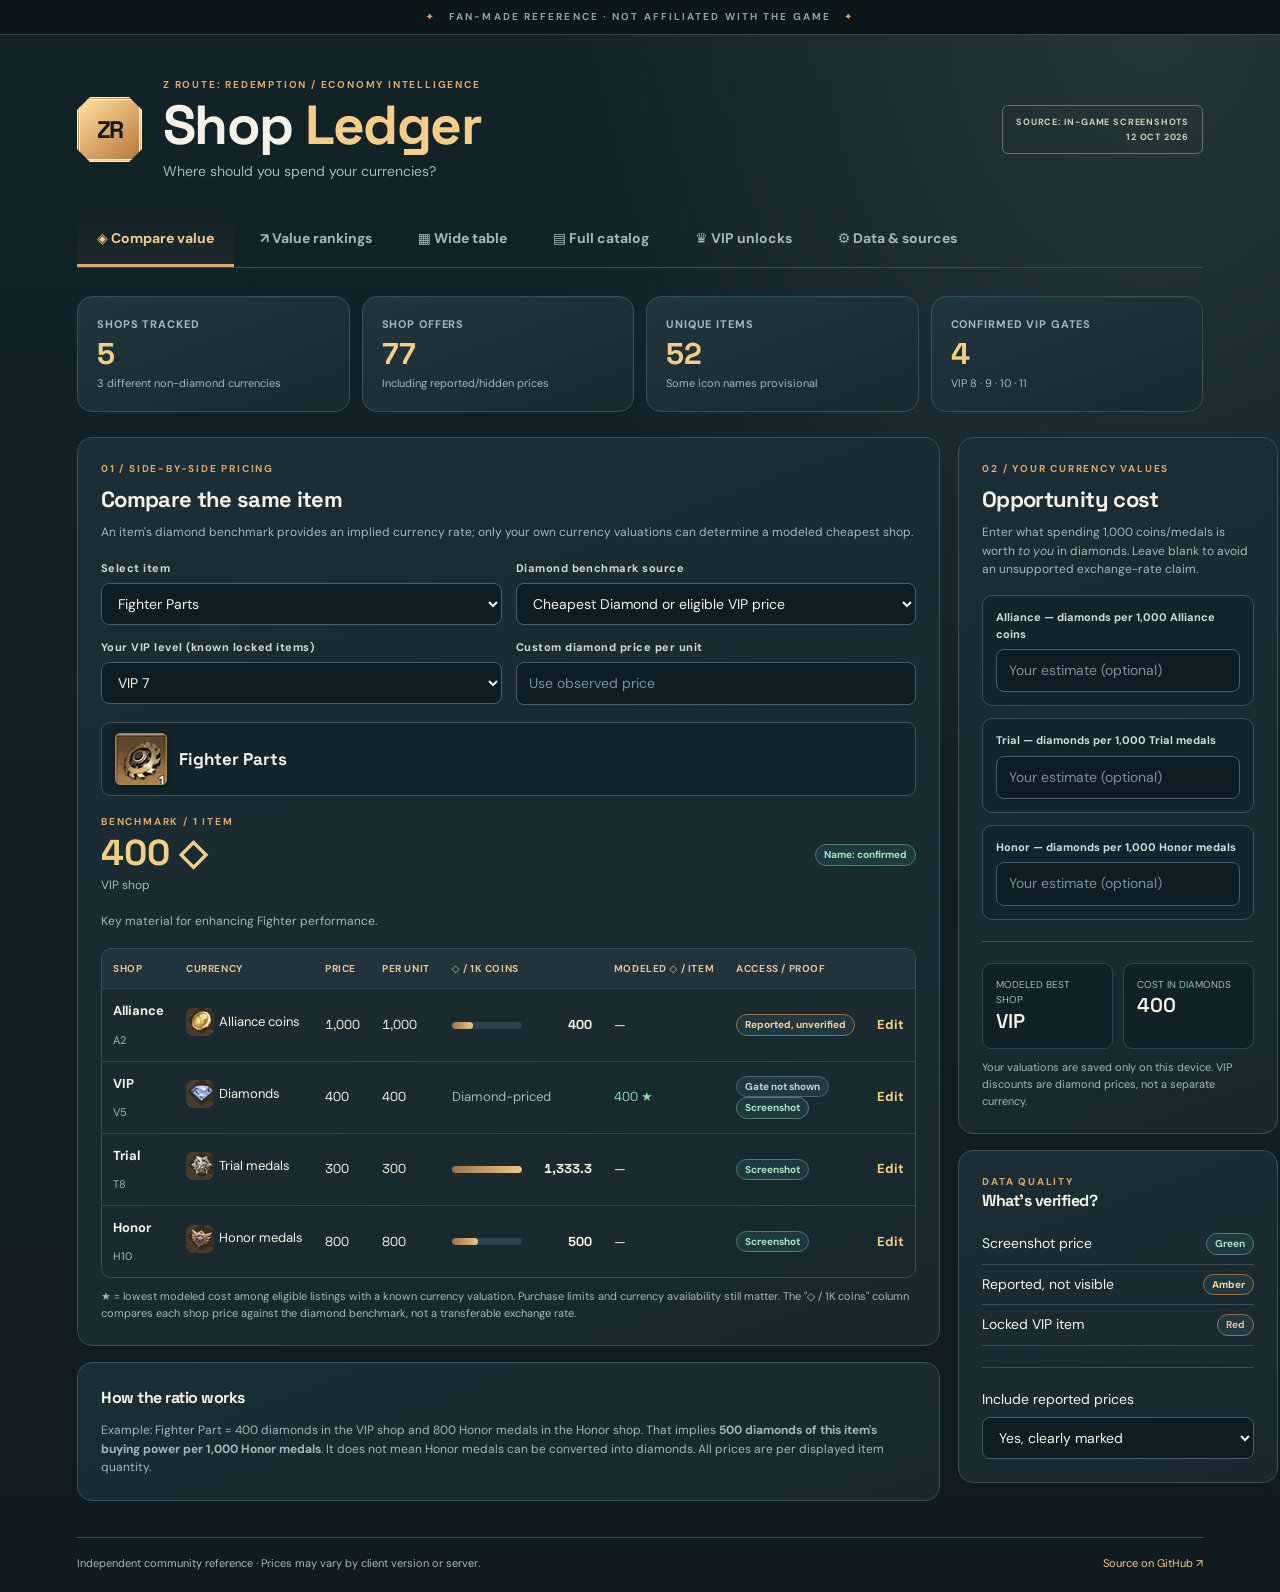
==== index.html @ c6abc94a "Identify app container for full-width wide table layout" ====
<!doctype html>
<html lang="en">
<head>
  <meta charset="utf-8">
  <meta name="viewport" content="width=device-width, initial-scale=1">
  <meta name="theme-color" content="#122129">
  <meta name="description" content="Z Route: Redemption shop comparison: price, diamond value, VIP unlocks, and editable currency ratios.">
  <title>ZR Shop Ledger — Z Route: Redemption</title>
  <link rel="stylesheet" href="assets/style.css">
  <script src="data/shop-data.js" defer></script>
  <script src="assets/app.js" defer></script>
</head>
<body>
  <div class="topline"><span class="line-star">✦</span> FAN-MADE REFERENCE · NOT AFFILIATED WITH THE GAME <span class="line-star">✦</span></div>
  <div class="container" id="app-container">
    <header class="masthead">
      <div class="brand-icon" aria-hidden="true">ZR</div>
      <div class="brand-copy"><p class="eyebrow">Z ROUTE: REDEMPTION / ECONOMY INTELLIGENCE</p><h1>Shop <em>Ledger</em></h1><p class="subtitle">Where should you spend your currencies?</p></div>
      <span class="sourced-pill">SOURCE: IN-GAME SCREENSHOTS<br>12 OCT 2026</span>
    </header>
    <nav class="tabs" aria-label="App sections">
      <button data-tab="compare" class="active">◈ Compare value</button>
      <button data-tab="rankings">↗ Value rankings</button>
      <button data-tab="wide">▦ Wide table</button>
      <button data-tab="catalog">▤ Full catalog</button>
      <button data-tab="vip">♛ VIP unlocks</button>
      <button data-tab="data">⚙ Data &amp; sources</button>
    </nav>
    <main>
      <section id="overview" class="stat-grid" aria-label="Shop data summary"></section>
      <div id="workspace" aria-live="polite"></div>
    </main>
    <footer><span>Independent community reference · Prices may vary by client version or server.</span><a href="https://github.com/8shanrahan2/Z-Route-Redemption-Analysis" target="_blank" rel="noopener">Source on GitHub ↗</a></footer>
  </div>
</body>
</html>
---- assets/style.css ----
@import url('https://fonts.googleapis.com/css2?family=DM+Sans:wght@400;500;600;700&family=Space+Grotesk:wght@400;500;600;700&display=swap');
:root{--bg:#101e24;--panel:#192a31;--panel2:#20353d;--edge:#385058;--text:#f4f2e8;--muted:#a6b7bb;--copper:#dca86b;--gold:#f5cd87;--blue:#95c8d8;--green:#8dd5ae;--red:#e89d89;--radius:15px;--font:'DM Sans',system-ui,sans-serif}
*{box-sizing:border-box}
html{color-scheme:dark;scroll-behavior:smooth}
body{margin:0;background:radial-gradient(ellipse at 90% 0%,#26373b 0%,transparent 38%),linear-gradient(180deg,#12232a 0%,#101b21 100%);color:var(--text);font:14px/1.55 var(--font);min-height:100vh}
button,input,select{font:inherit}
button{cursor:pointer}
button:focus-visible,a:focus-visible,input:focus-visible,select:focus-visible{outline:2px solid var(--gold);outline-offset:3px}
a{color:var(--gold)}
.topline{background:#0b171b;border-bottom:1px solid #344347;color:#8ba3a8;text-align:center;padding:9px;letter-spacing:.21em;font-size:10px;font-weight:700}
.line-star{color:var(--copper);padding:0 9px}
.container{max-width:1180px;margin:auto;padding:0 27px}
.masthead{display:flex;align-items:center;gap:21px;padding:42px 0 30px}
.brand-icon{flex:none;display:grid;place-items:center;font-family:'Space Grotesk',sans-serif;font-weight:700;font-size:24px;letter-spacing:-.09em;width:65px;height:65px;color:#141a1b;background:linear-gradient(140deg,#ffe1a0,#b8763b);border:3px double #fff4c4;box-shadow:0 9px 28px #0005;clip-path:polygon(20% 0,80% 0,100% 20%,100% 80%,80% 100%,20% 100%,0 80%,0 20%)}
.brand-copy{flex:1}
h1,h2,h3,p{margin:0}
h1,h2,h3{font-family:'Space Grotesk',sans-serif;letter-spacing:-.03em}
h1{font-size:clamp(34px,4.6vw,55px);line-height:1.07;margin:4px 0}
h1 em{color:var(--gold);font-style:normal}
.eyebrow,.section-kicker{font-weight:700;letter-spacing:.18em;font-size:10px;color:var(--copper)}
.subtitle{color:var(--muted);font-size:14px;margin-top:6px}
.sourced-pill{border:1px solid #67716a;color:#d4cfb6;padding:9px 13px;text-align:right;font-size:9px;letter-spacing:.09em;font-weight:700;border-radius:6px;line-height:1.6;white-space:nowrap}
.tabs{display:flex;gap:6px;border-bottom:1px solid var(--edge);margin-bottom:28px;overflow:auto}
.tabs button{background:transparent;border:0;border-bottom:3px solid transparent;color:var(--muted);padding:15px 20px;white-space:nowrap;font-weight:700}
.tabs button.active{border-bottom-color:var(--copper);color:var(--gold);background:linear-gradient(0deg,#dca86b10,transparent)}
.tabs button:hover{color:var(--text)}
.stat-grid{display:grid;grid-template-columns:repeat(4,minmax(0,1fr));gap:12px;margin-bottom:25px}
.stat{background:linear-gradient(160deg,var(--panel2),var(--panel));padding:19px;border:1px solid var(--edge);border-radius:var(--radius);box-shadow:inset 0 1px #ffffff09}
.stat .label{font-size:11px;color:var(--muted);font-weight:700;letter-spacing:.08em;text-transform:uppercase}
.stat .num{font:700 30px 'Space Grotesk',sans-serif;line-height:1.4;color:var(--gold)}
.stat .detail{font-size:11px;color:var(--muted)}
.layout{display:grid;grid-template-columns:1fr 320px;gap:18px}
.stack{display:flex;flex-direction:column;gap:16px}
.panel{border:1px solid var(--edge);background:linear-gradient(160deg,#1b2e35,#18282e);border-radius:var(--radius);padding:23px;min-width:0}
.panel h2{font-size:22px;margin:5px 0 7px}
.panel h3{font-size:16px;margin-bottom:10px}
.note{color:var(--muted);font-size:12px;line-height:1.55}
.section-head{display:flex;align-items:center;justify-content:space-between;gap:10px;flex-wrap:wrap}
.controls-grid{display:grid;grid-template-columns:1fr 1fr;gap:14px;margin-top:18px}
.field{display:flex;flex-direction:column;gap:6px;min-width:0}
.field label{color:#d3d9d7;font-weight:700;font-size:11px;letter-spacing:.045em}
input,select{width:100%;background:#0e1d24;border:1px solid #45606a;border-radius:8px;color:var(--text);padding:10px 12px;min-height:41px}
input::placeholder{color:#789099}
select{cursor:pointer}
small{color:var(--muted)}
.divider{height:1px;background:var(--edge);margin:21px 0}
.value-hero{display:flex;flex-wrap:wrap;gap:15px;align-items:center;justify-content:space-between;margin:18px 0}
.bigval{font:700 clamp(25px,4vw,36px) 'Space Grotesk',sans-serif;color:var(--gold)}
.badge{display:inline-block;border:1px solid #52656c;background:#203840;color:#c8d6d8;padding:2px 8px;border-radius:99px;font-weight:700;font-size:10px;white-space:nowrap}
.badge.verified{border-color:#547b6d;color:#a8e9c9}
.badge.reported{border-color:#9c6f43;color:#ffd19d}
.badge.locked{border-color:#966b6b;color:#efb9b2}
.badge.provisional{color:#e7d4ad}
.table-wrap{overflow-x:auto;max-width:100%;border:1px solid var(--edge);border-radius:10px;margin-top:17px}
table{width:100%;border-collapse:collapse;font-size:13px;min-width:620px}
th{text-align:left;color:#e0c399;background:#21333b;font-size:10px;letter-spacing:.06em;text-transform:uppercase;white-space:nowrap}
th,td{padding:12px 11px;border-bottom:1px solid #33464d;vertical-align:middle}
tr:last-child td{border-bottom:0}
tbody tr:hover{background:#ffffff08}
td strong{font-weight:700}
.mono{font-family:'Space Grotesk',monospace;font-variant-numeric:tabular-nums;white-space:nowrap}
.positive{color:var(--green)}
.negative{color:var(--red)}
.muted{color:var(--muted)}
button.linklike{border:0;background:none;padding:0;color:var(--gold);font-weight:700;text-align:left}
.btn{border:1px solid #7b704e;background:#332e25;color:#ffe2ae;border-radius:8px;padding:10px 15px;font-weight:700}
.btn:hover{background:#4c3c2b}
.btn.primary{background:linear-gradient(145deg,#efc27e,#b97e46);color:#1b2526;border:0}
.btn.ghost{background:transparent;border-color:var(--edge);color:var(--text)}
.actions{display:flex;flex-wrap:wrap;gap:9px;margin-top:16px}
.tagline{color:var(--muted);font-size:12px}
.hint{border-left:3px solid var(--copper);padding:12px 15px;background:#dca86b0c;color:#d8d2c6;font-size:12px;margin:16px 0;border-radius:0 6px 6px 0}
.rates{display:grid;gap:12px;margin-top:16px}
.rate-box{background:#12252c;padding:13px;border:1px solid #3a535b;border-radius:10px}
.rate-box label{font-size:11px;font-weight:700;display:block;margin-bottom:6px;color:#d3dcd9}
.rate-box input{min-height:37px}
.ratio-bar{display:flex;align-items:center;gap:10px}
.ratio-track{flex:1;height:7px;border-radius:20px;background:#2d434b;min-width:70px;overflow:hidden}
.ratio-fill{height:100%;border-radius:20px;background:linear-gradient(90deg,#98734f,#eec784)}
.ratio-number{min-width:60px;text-align:right}
.metric-row{display:grid;grid-template-columns:1fr 1fr;gap:10px;margin-top:15px}
.metric{background:#102128;border:1px solid #314a52;padding:13px;border-radius:9px}
.metric .label{font-size:10px;color:var(--muted);text-transform:uppercase}
.metric b{font:600 20px 'Space Grotesk',sans-serif}
.filterbar{display:grid;grid-template-columns:2fr 1fr 1fr;gap:10px;margin-top:17px}
.level-grid{display:grid;grid-template-columns:repeat(4,1fr);gap:12px;margin-top:18px}
.level-card{border:1px solid #536065;border-radius:12px;padding:18px;background:#16282d}
.level-card .level{color:var(--gold);font:700 36px 'Space Grotesk',sans-serif}
.level-card .price{font-weight:700;margin-top:8px}
.level-card .desc{color:var(--muted);font-size:12px}
.empty{text-align:center;padding:30px;color:var(--muted)}
footer{display:flex;align-items:center;justify-content:space-between;gap:12px;margin:36px 0 20px;border-top:1px solid var(--edge);padding-top:17px;color:var(--muted);font-size:11px}
footer a{text-decoration:none}
.kv{display:grid;grid-template-columns:1fr auto;gap:9px;padding:9px 0;border-bottom:1px solid var(--edge)}
.kv:last-child{border:0}
.data-form{display:grid;grid-template-columns:repeat(3,1fr);gap:12px;margin-top:15px}
.notice{font-size:11px;color:var(--muted);margin-top:10px}
@media(max-width:920px){.layout{grid-template-columns:1fr}.stat-grid{grid-template-columns:repeat(2,1fr)}.level-grid{grid-template-columns:repeat(2,1fr)}}
@media(max-width:620px){.container{padding:0 13px}.masthead{padding:23px 0 20px;gap:12px}.brand-icon{width:50px;height:50px;font-size:18px}.sourced-pill{display:none}.eyebrow{font-size:8px}.tabs button{padding:12px 13px;font-size:12px}.stat{padding:13px}.stat .num{font-size:24px}.panel{padding:16px}.controls-grid,.filterbar,.data-form{grid-template-columns:1fr}.level-grid{grid-template-columns:1fr 1fr}.level-card{padding:13px}.level-card .level{font-size:28px}footer{flex-wrap:wrap}.topline{letter-spacing:.1em;font-size:8px}}


/* Screenshot-extracted game item art. 52 items, eight columns at 52x52px per tile. */
.item-icon{display:inline-flex;align-items:center;justify-content:center;flex:0 0 52px;width:52px;height:52px;
  background-image:url("./item-icons.webp");background-repeat:no-repeat;background-size:416px 364px;
  border:1px solid #9d855a;border-radius:5px;box-shadow:0 2px 7px #0005;vertical-align:middle}
.item-icon-missing{background-image:none;background-color:#2d434b;color:var(--gold);font-size:19px}
.item-name-wrap{display:flex;align-items:center;gap:12px;min-width:176px}
.item-name-wrap>div{min-width:0}
.item-display{display:flex;align-items:center;gap:12px;margin-top:17px;padding:10px 13px;background:#12252c;border:1px solid #3c5359;border-radius:9px;font-family:'Space Grotesk',sans-serif;font-size:17px}
.vip-icon{margin:12px 0}
.vip-icon .item-icon{width:52px;height:52px}
@media(max-width:620px){.item-name-wrap{gap:9px;min-width:164px}.item-display{font-size:15px}}

/* Shop currencies: four authentic screenshot icons in a single 112x28 WebP sprite. */
.currency-icon{display:inline-block;flex:none;width:28px;height:28px;
  background:url("./currency-icons.webp") no-repeat 0 0;background-size:112px 28px;
  vertical-align:middle}
.currency-icon-missing{background:none;border:1px solid var(--edge);border-radius:50%;
  text-align:center;line-height:26px;color:var(--muted)}
.currency-display{display:inline-flex;align-items:center;gap:5px;white-space:nowrap}
.currency-display .currency-icon{flex-shrink:0}
.catalog-vip-gates{margin:19px 0 18px;border:1px solid #735c3e;background:#2b2c28;
  padding:16px;border-radius:11px}
.catalog-vip-gates .section-head h3{margin:0}
.catalog-vip-gates .note{margin:7px 0 13px}
.catalog-vip-list{display:grid;grid-template-columns:repeat(2,minmax(0,1fr));gap:11px}
.catalog-vip-offer{display:flex;align-items:center;gap:12px;padding:10px;
  border:1px solid #675c45;border-radius:9px;background:#202c2e}
.catalog-vip-offer>.item-icon{flex-shrink:0}
.catalog-vip-offer strong{font-size:13px}
.catalog-vip-offer .currency-display{margin-top:4px}
.catalog-vip-offer .currency-display strong{color:var(--gold)}
.level-card .price{display:flex;align-items:center;gap:5px}
@media(max-width:620px){.catalog-vip-list{grid-template-columns:1fr}
  .catalog-vip-gates{padding:13px}.currency-display{gap:4px}}


/* Denormalized one-item-per-row shop matrix. Both axes scroll on small screens. */
.wide-scroll{overflow:auto;max-height:72vh;max-height:min(72vh,780px);overscroll-behavior:contain}
.wide-table{min-width:1000px;table-layout:fixed;border-collapse:separate;border-spacing:0}
.wide-table th:first-child{width:248px}
.wide-table td,.wide-table th{border-bottom:1px solid #33464d;border-right:1px solid #30434a}
.wide-table td:last-child,.wide-table th:last-child{border-right:0}
.wide-table thead th{position:sticky;top:0;z-index:2;background:#243941;vertical-align:middle;box-shadow:0 1px #53646a}
.wide-table thead th:first-child{position:sticky;left:0;z-index:4}
.wide-table .wide-item-cell{position:sticky;left:0;z-index:1;background:#1b2e35;text-align:left;font-weight:400;box-shadow:2px 0 5px #0e1d2475}
.wide-table tbody tr:hover .wide-item-cell{background:#274048}
.wide-table .item-name-wrap{min-width:0}
.wide-table .item-name-wrap .item-icon{flex:0 0 44px;width:44px;height:44px;background-size:416px 364px}
.wide-table .item-name-wrap .item-icon{transform:none}
.wide-heading{display:flex;align-items:center;justify-content:flex-start;gap:8px;white-space:normal;line-height:1.25}
.wide-heading .currency-icon{flex:0 0 28px}
.wide-offer{display:flex;flex-direction:column;gap:2px}
.wide-offer + .wide-offer{border-top:1px dashed #51616a;padding-top:9px;margin-top:9px}
.wide-amount{font-weight:700;color:var(--text);font-size:15px}
.wide-note{color:var(--muted);font-size:11px;line-height:1.3}
.wide-unavailable{color:var(--muted);font-size:12px}
.wide-empty{color:#708a91;text-align:center;font-size:19px}
.wide-filters{margin-bottom:2px}
@media(max-width:620px){.wide-table{min-width:950px}.wide-table th:first-child{width:210px}.wide-table th,.wide-table td{padding:10px 8px}.wide-table .item-name-wrap{gap:7px}.wide-table .item-name-wrap .item-icon{flex:0 0 38px;width:38px;height:38px}}

/* Cost per queue-speedup minute, aggregated across all listed shops. */
.wide-table{min-width:1190px}
.wide-table thead th:last-child{width:244px}
.wide-minutes-cell{min-width:220px;line-height:2;vertical-align:middle}
.wide-unit-entry{display:inline-flex;align-items:center;gap:3px;white-space:nowrap;font-weight:600;color:var(--text);vertical-align:middle}
.wide-unit-entry .currency-icon{flex:0 0 28px}
.wide-rate-separator{color:var(--muted);margin-right:4px}
@media(max-width:620px){.wide-table{min-width:1190px}.wide-table thead th:last-child{width:244px}}

/* Three independent, sortable currency-specific speedup rate columns. */
.wide-table{min-width:1540px}
.wide-table thead th:nth-last-child(-n+3){min-width:166px;width:170px}
.wide-minutes-cell{min-width:166px;max-width:240px;line-height:1.7}
.wide-sort-button{width:100%;display:flex;align-items:center;justify-content:flex-start;gap:5px;
  background:transparent;border:0;padding:2px 0;color:inherit;text-align:left;
  font-size:inherit;font-weight:700;letter-spacing:inherit;text-transform:inherit;cursor:pointer}
.wide-sort-button:hover,.wide-sort-button:focus-visible{color:var(--gold)}
.wide-sort-button.active{color:var(--gold)}
.wide-sort-arrow{font-size:14px;margin-left:auto;flex-shrink:0;opacity:.72}
.wide-rate-shop{font-size:10px;color:var(--muted);white-space:nowrap}
.wide-unit-entry{display:inline-flex;align-items:center;white-space:nowrap;vertical-align:middle}
@media(max-width:620px){.wide-table{min-width:1430px}.wide-table thead th:nth-last-child(-n+3){min-width:155px;width:160px}}
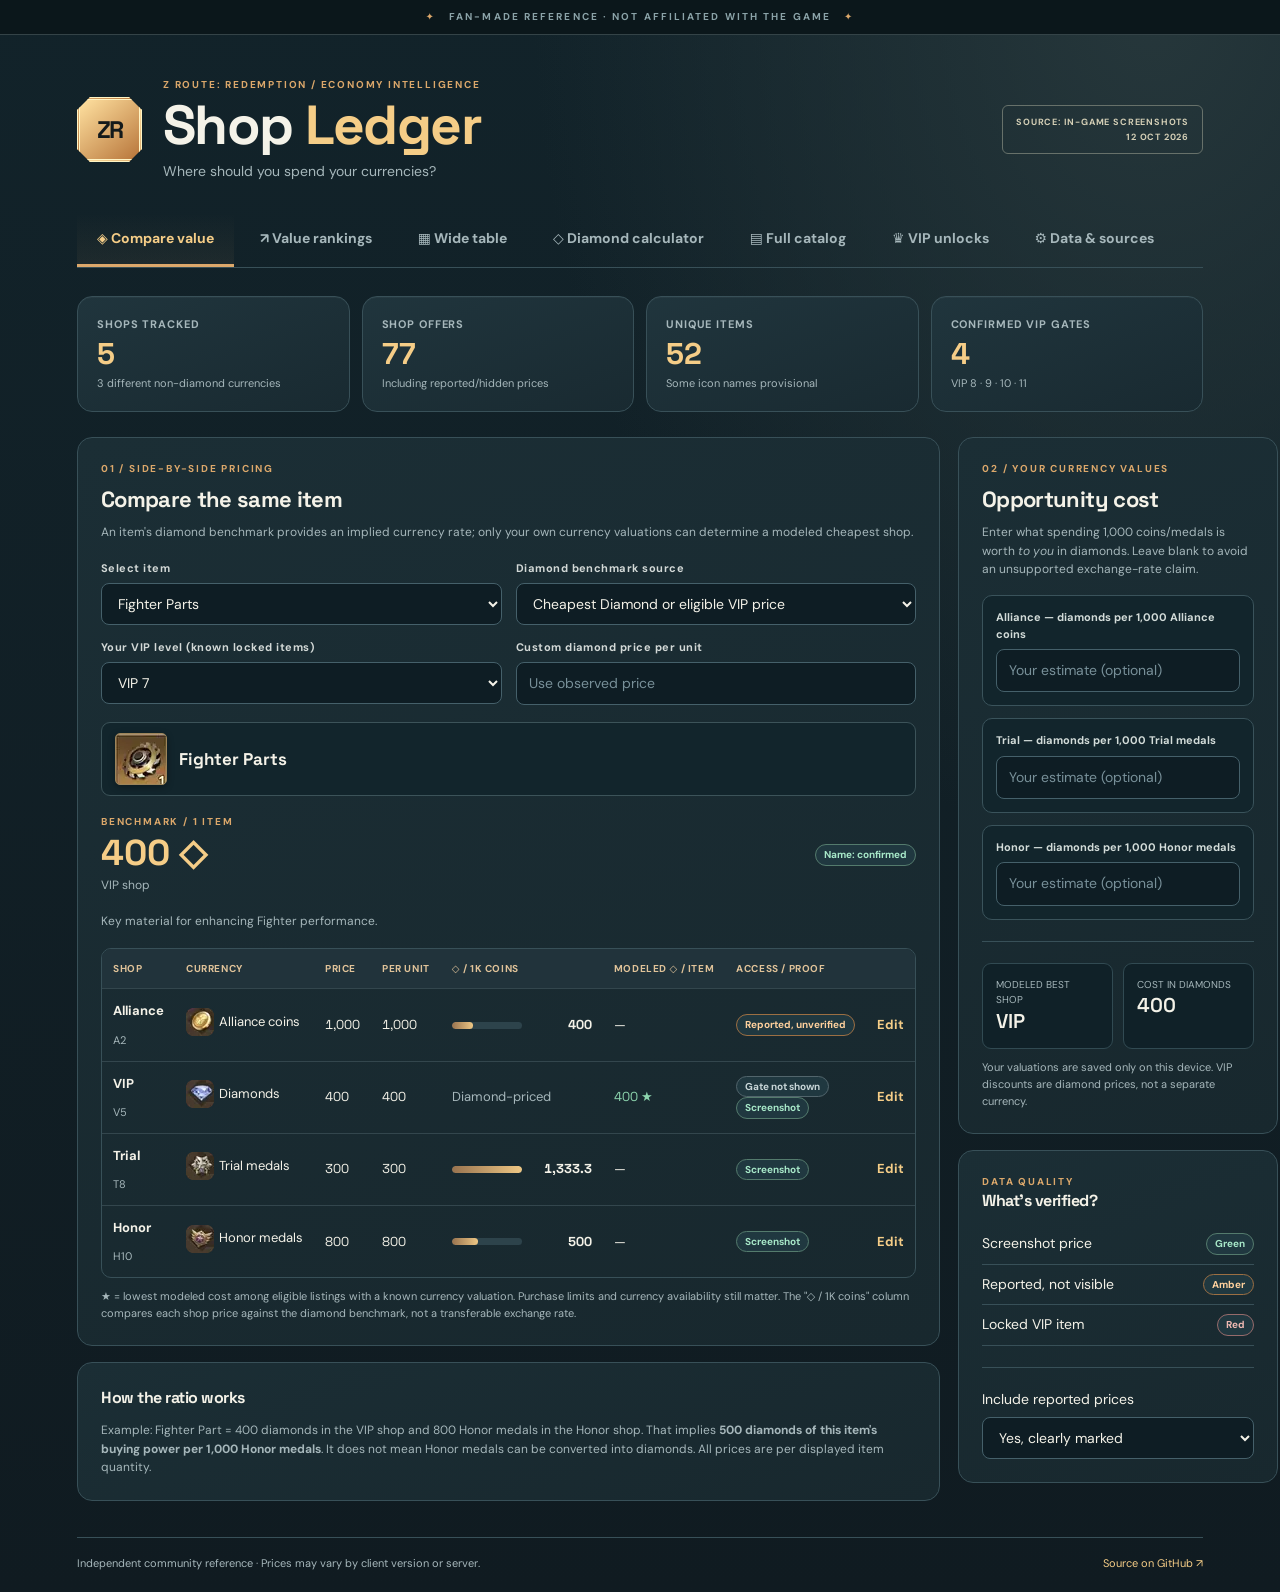
==== commit 649906f1: "Add diamond speedup calculator navigation and model script" ====
--- a/index.html
+++ b/index.html
@@ -8,6 +8,7 @@
   <title>ZR Shop Ledger — Z Route: Redemption</title>
   <link rel="stylesheet" href="assets/style.css">
   <script src="data/shop-data.js" defer></script>
+  <script src="assets/speedup-math.js" defer></script>
   <script src="assets/app.js" defer></script>
 </head>
 <body>
@@ -22,6 +23,7 @@
       <button data-tab="compare" class="active">◈ Compare value</button>
       <button data-tab="rankings">↗ Value rankings</button>
       <button data-tab="wide">▦ Wide table</button>
+      <button data-tab="calculator">◇ Diamond calculator</button>
       <button data-tab="catalog">▤ Full catalog</button>
       <button data-tab="vip">♛ VIP unlocks</button>
       <button data-tab="data">⚙ Data &amp; sources</button>
--- a/assets/style.css
+++ b/assets/style.css
@@ -181,3 +181,19 @@
 .wide-rate-shop{font-size:10px;color:var(--muted);white-space:nowrap}
 .wide-unit-entry{display:inline-flex;align-items:center;white-space:nowrap;vertical-align:middle}
 @media(max-width:620px){.wide-table{min-width:1430px}.wide-table thead th:nth-last-child(-n+3){min-width:155px;width:160px}}
+
+
+/* Wide-table view uses the viewport, instead of the 1,180px reading layout.
+   Other tabs keep the narrower column width for legibility. */
+.container.wide-layout{
+  width:100%;
+  max-width:none;
+  padding-left:clamp(12px,1.8vw,34px);
+  padding-right:clamp(12px,1.8vw,34px);
+}
+.wide-layout #workspace,.wide-layout .panel{min-width:0;width:100%}
+.wide-layout .wide-table{min-width:1450px;width:100%}
+@media(max-width:900px){
+  .container.wide-layout{padding-left:14px;padding-right:14px}
+  .wide-layout .wide-table{min-width:1430px}
+}
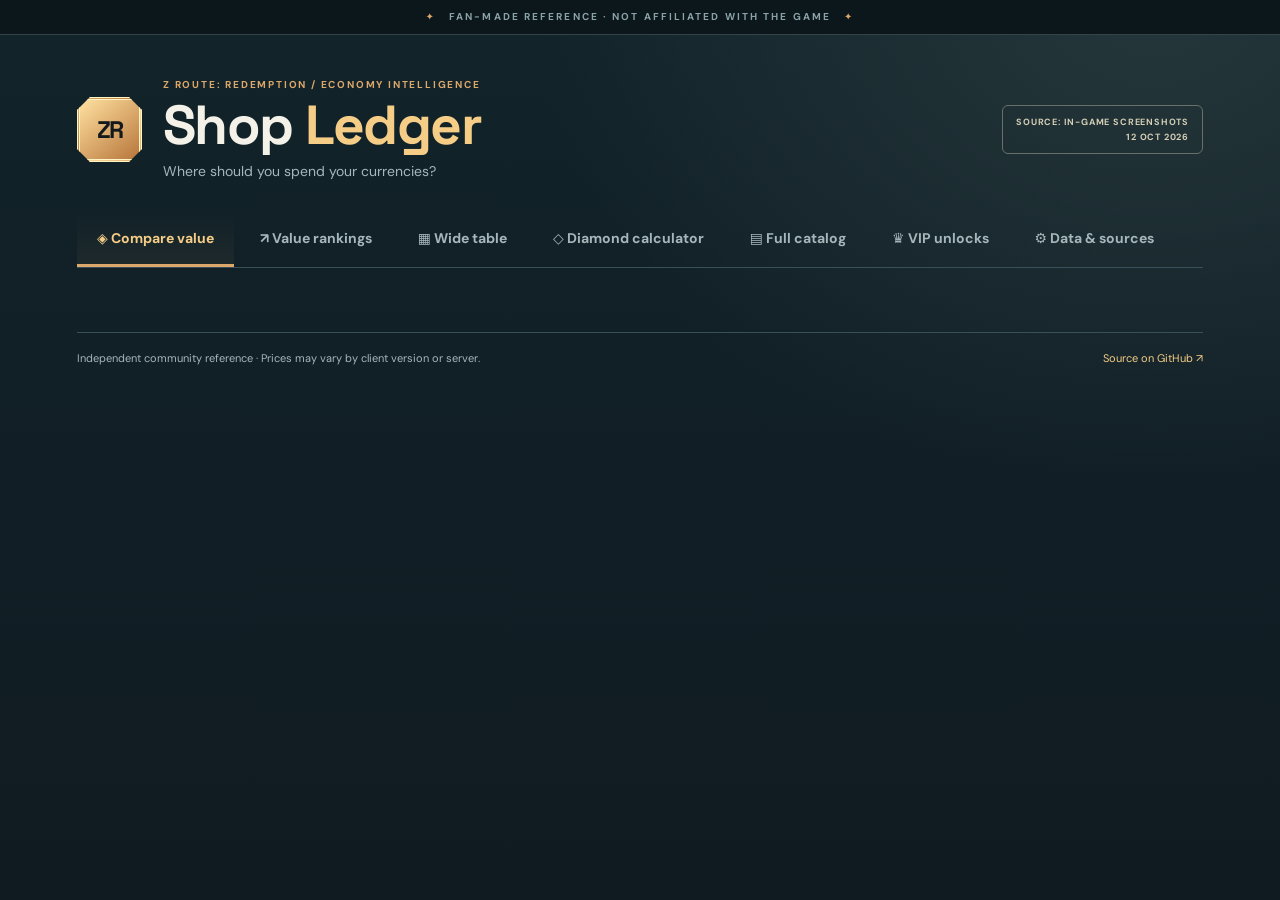
==== commit 7fe0a5e7: "Load Alliance Competition scoring on the site" ====
--- a/index.html
+++ b/index.html
@@ -8,6 +8,7 @@
   <title>ZR Shop Ledger — Z Route: Redemption</title>
   <link rel="stylesheet" href="assets/style.css">
   <script src="data/shop-data.js" defer></script>
+  <script src="data/alliance-competition.js" defer></script>
   <script src="assets/speedup-math.js" defer></script>
   <script src="assets/app.js" defer></script>
 </head>
--- a/assets/style.css
+++ b/assets/style.css
@@ -197,3 +197,32 @@
   .container.wide-layout{padding-left:14px;padding-right:14px}
   .wide-layout .wide-table{min-width:1430px}
 }
+
+/* Active-timer diamond calculator and break-even column. */
+.wide-layout .wide-table{min-width:1680px}
+.wide-table thead th:last-child{min-width:182px;width:198px}
+.wide-break-cell{min-width:182px;vertical-align:middle}
+.wide-break-entry{display:flex;flex-direction:column;gap:2px;padding:4px 0}
+.wide-break-entry+.wide-break-entry{border-top:1px dashed var(--edge);margin-top:6px;padding-top:7px}
+.wide-break-entry strong{color:var(--gold)}
+.calc-fields{grid-template-columns:repeat(4,minmax(0,1fr));margin:20px 0}
+.calculator-summary{display:grid;grid-template-columns:2fr 1fr;gap:15px;margin:20px 0}
+.calculator-summary>div{padding:18px;border:1px solid var(--edge);border-radius:12px;background:#10242b}
+.stat-label{font-size:11px;color:var(--muted);letter-spacing:.08em;font-weight:700;text-transform:uppercase}
+.calc-diamonds{display:flex;align-items:center;gap:12px;color:var(--gold);font-size:clamp(26px,4vw,39px)}
+.calc-rate{font-size:27px;font-weight:700;color:var(--text)}
+.calc-table td,.calc-table th{text-align:left}
+.calc-good{color:var(--green);font-weight:700}
+.calc-bad{color:var(--red);font-weight:700}
+@media(max-width:700px){.calc-fields{grid-template-columns:repeat(2,minmax(0,1fr))}
+  .calculator-summary{grid-template-columns:1fr}}
+
+/* Conductive Crystal crafting-equivalent price for three material rows. */
+.wide-layout .wide-table{min-width:1910px}
+.wide-table thead th:last-child{min-width:190px;width:206px}
+.wide-crystal-cell{min-width:190px;vertical-align:middle}
+.wide-crystal-entry{display:flex;flex-direction:column;gap:1px;padding:5px 0}
+.wide-crystal-entry+.wide-crystal-entry{border-top:1px dashed var(--edge);margin-top:5px;padding-top:7px}
+.wide-crystal-price{display:inline-flex;align-items:center;gap:6px;color:var(--gold)}
+.wide-crystal-price strong{font-size:15px}
+.wide-crystal-price .currency-icon{flex:0 0 28px}
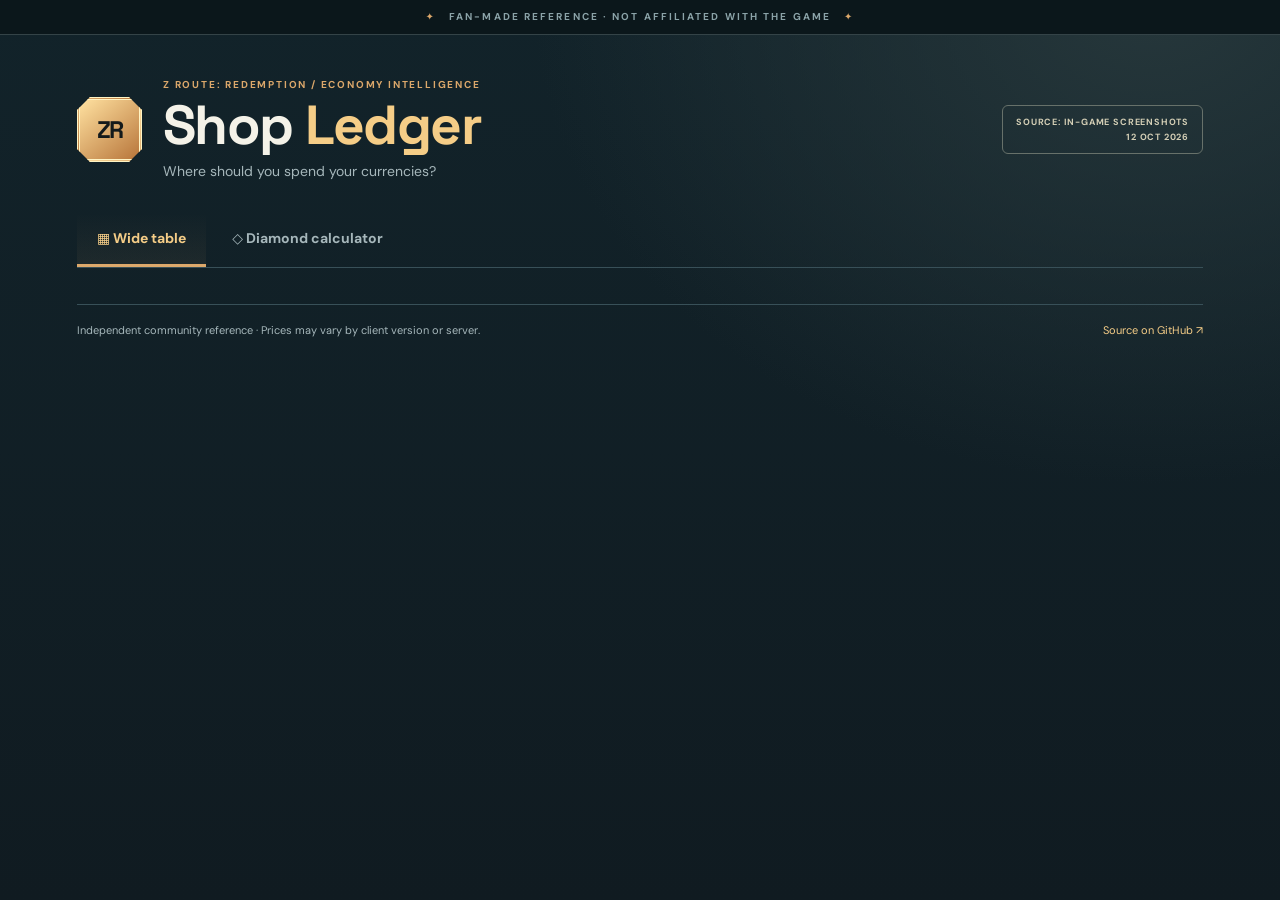
==== commit 90de5a49: "Keep only wide and diamond tabs; remove overview cards" ====
--- a/index.html
+++ b/index.html
@@ -9,6 +9,7 @@
   <link rel="stylesheet" href="assets/style.css">
   <script src="data/shop-data.js" defer></script>
   <script src="data/alliance-competition.js" defer></script>
+  <script src="data/alliance-research.js" defer></script>
   <script src="assets/speedup-math.js" defer></script>
   <script src="assets/app.js" defer></script>
 </head>
@@ -20,17 +21,11 @@
       <div class="brand-copy"><p class="eyebrow">Z ROUTE: REDEMPTION / ECONOMY INTELLIGENCE</p><h1>Shop <em>Ledger</em></h1><p class="subtitle">Where should you spend your currencies?</p></div>
       <span class="sourced-pill">SOURCE: IN-GAME SCREENSHOTS<br>12 OCT 2026</span>
     </header>
-    <nav class="tabs" aria-label="App sections">
-      <button data-tab="compare" class="active">◈ Compare value</button>
-      <button data-tab="rankings">↗ Value rankings</button>
-      <button data-tab="wide">▦ Wide table</button>
+    <nav class="tabs" aria-label="Tools">
+      <button data-tab="wide" class="active">▦ Wide table</button>
       <button data-tab="calculator">◇ Diamond calculator</button>
-      <button data-tab="catalog">▤ Full catalog</button>
-      <button data-tab="vip">♛ VIP unlocks</button>
-      <button data-tab="data">⚙ Data &amp; sources</button>
     </nav>
     <main>
-      <section id="overview" class="stat-grid" aria-label="Shop data summary"></section>
       <div id="workspace" aria-live="polite"></div>
     </main>
     <footer><span>Independent community reference · Prices may vary by client version or server.</span><a href="https://github.com/8shanrahan2/Z-Route-Redemption-Analysis" target="_blank" rel="noopener">Source on GitHub ↗</a></footer>
--- a/assets/style.css
+++ b/assets/style.css
@@ -161,12 +161,12 @@
 
 /* Cost per queue-speedup minute, aggregated across all listed shops. */
 .wide-table{min-width:1190px}
-.wide-table thead th:last-child{width:244px}
+.wide-table thead th.wide-crystal-heading{width:244px}
 .wide-minutes-cell{min-width:220px;line-height:2;vertical-align:middle}
 .wide-unit-entry{display:inline-flex;align-items:center;gap:3px;white-space:nowrap;font-weight:600;color:var(--text);vertical-align:middle}
 .wide-unit-entry .currency-icon{flex:0 0 28px}
 .wide-rate-separator{color:var(--muted);margin-right:4px}
-@media(max-width:620px){.wide-table{min-width:1190px}.wide-table thead th:last-child{width:244px}}
+@media(max-width:620px){.wide-table{min-width:1190px}.wide-table thead th.wide-crystal-heading{width:244px}}
 
 /* Three independent, sortable currency-specific speedup rate columns. */
 .wide-table{min-width:1540px}
@@ -200,7 +200,7 @@
 
 /* Active-timer diamond calculator and break-even column. */
 .wide-layout .wide-table{min-width:1680px}
-.wide-table thead th:last-child{min-width:182px;width:198px}
+.wide-table thead th.wide-crystal-heading{min-width:182px;width:198px}
 .wide-break-cell{min-width:182px;vertical-align:middle}
 .wide-break-entry{display:flex;flex-direction:column;gap:2px;padding:4px 0}
 .wide-break-entry+.wide-break-entry{border-top:1px dashed var(--edge);margin-top:6px;padding-top:7px}
@@ -219,10 +219,35 @@
 
 /* Conductive Crystal crafting-equivalent price for three material rows. */
 .wide-layout .wide-table{min-width:1910px}
-.wide-table thead th:last-child{min-width:190px;width:206px}
+.wide-table thead th.wide-crystal-heading{min-width:190px;width:206px}
 .wide-crystal-cell{min-width:190px;vertical-align:middle}
 .wide-crystal-entry{display:flex;flex-direction:column;gap:1px;padding:5px 0}
 .wide-crystal-entry+.wide-crystal-entry{border-top:1px dashed var(--edge);margin-top:5px;padding-top:7px}
 .wide-crystal-price{display:inline-flex;align-items:center;gap:6px;color:var(--gold)}
 .wide-crystal-price strong{font-size:15px}
 .wide-crystal-price .currency-icon{flex:0 0 28px}
+
+/* Six Alliance Competition stages. Each day uses a points and points-per-currency pair.
+   The matrix remains horizontally scrollable, with item names and headings sticky. */
+.wide-layout .wide-table{min-width:4200px}
+.wide-day-header{min-width:175px;width:195px;line-height:1.4}
+.wide-day-subheading{display:block;color:var(--gold);font-size:11px;letter-spacing:0;text-transform:none;margin-top:3px}
+.wide-day-points-cell{min-width:160px;vertical-align:middle}
+.wide-day-points-cell strong{color:var(--green);font-size:15px}
+.wide-day-rates-cell{min-width:205px;vertical-align:middle}
+.wide-day-entry{display:flex;flex-direction:column;align-items:flex-start;gap:1px;padding:5px 0}
+.wide-day-entry + .wide-day-entry{border-top:1px dashed var(--edge);padding-top:8px;margin-top:5px}
+.wide-day-ratio{display:inline-flex;align-items:center;gap:5px}
+.wide-day-ratio .currency-icon{flex:0 0 28px}
+.wide-day-ratio strong{color:var(--text)}
+@media(max-width:620px){.wide-layout .wide-table{min-width:4050px}.wide-day-header{min-width:170px}}
+
+/* Day scoring uses the existing twelve columns; currency icons each sort their rate. */
+.wide-day-points-sort{display:block;width:100%;background:none;color:inherit;border:0;padding:0;text-align:left;font:inherit;font-weight:700;cursor:pointer;white-space:normal;line-height:1.4}
+.wide-day-points-sort.active,.wide-day-points-sort:hover,.wide-day-points-sort:focus-visible{color:var(--gold)}
+.wide-day-currency-sorts{display:flex;align-items:center;justify-content:space-between;gap:2px;margin-top:6px}
+.wide-day-currency-sort{display:inline-flex;align-items:center;justify-content:center;gap:1px;min-width:37px;flex:1;padding:3px 1px;background:#1a3037;border:1px solid #486169;border-radius:6px;cursor:pointer;color:var(--muted);transition:background .12s,border-color .12s}
+.wide-day-currency-sort:hover,.wide-day-currency-sort:focus-visible{background:#334b53;border-color:var(--gold)}
+.wide-day-currency-sort.active{background:#3e443a;border-color:var(--gold);color:var(--gold)}
+.wide-day-currency-sort .currency-icon{flex:0 0 28px}
+.wide-day-sort-arrow{font-size:11px}
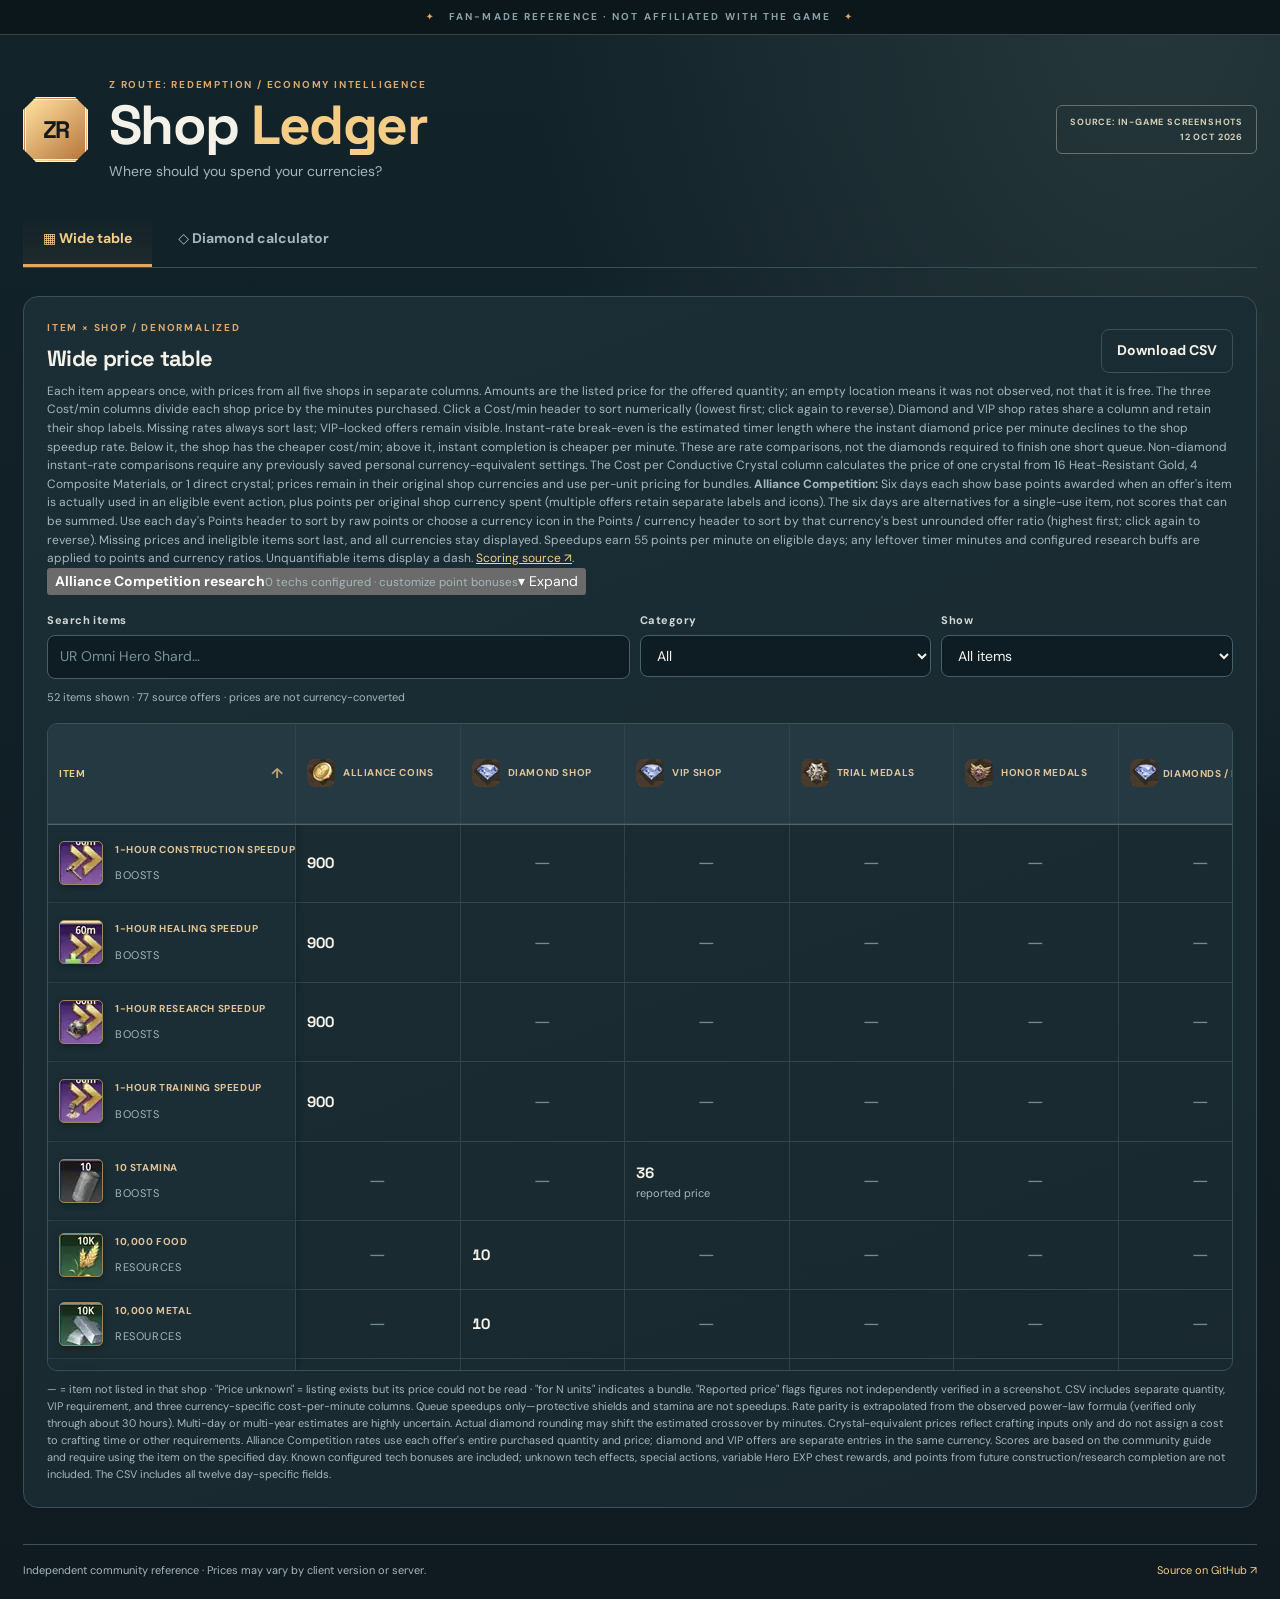
==== commit 584d2788: "Load research settings renderer" ====
--- a/index.html
+++ b/index.html
@@ -10,6 +10,7 @@
   <script src="data/shop-data.js" defer></script>
   <script src="data/alliance-competition.js" defer></script>
   <script src="data/alliance-research.js" defer></script>
+  <script src="assets/research-panel.js" defer></script>
   <script src="assets/speedup-math.js" defer></script>
   <script src="assets/app.js" defer></script>
 </head>
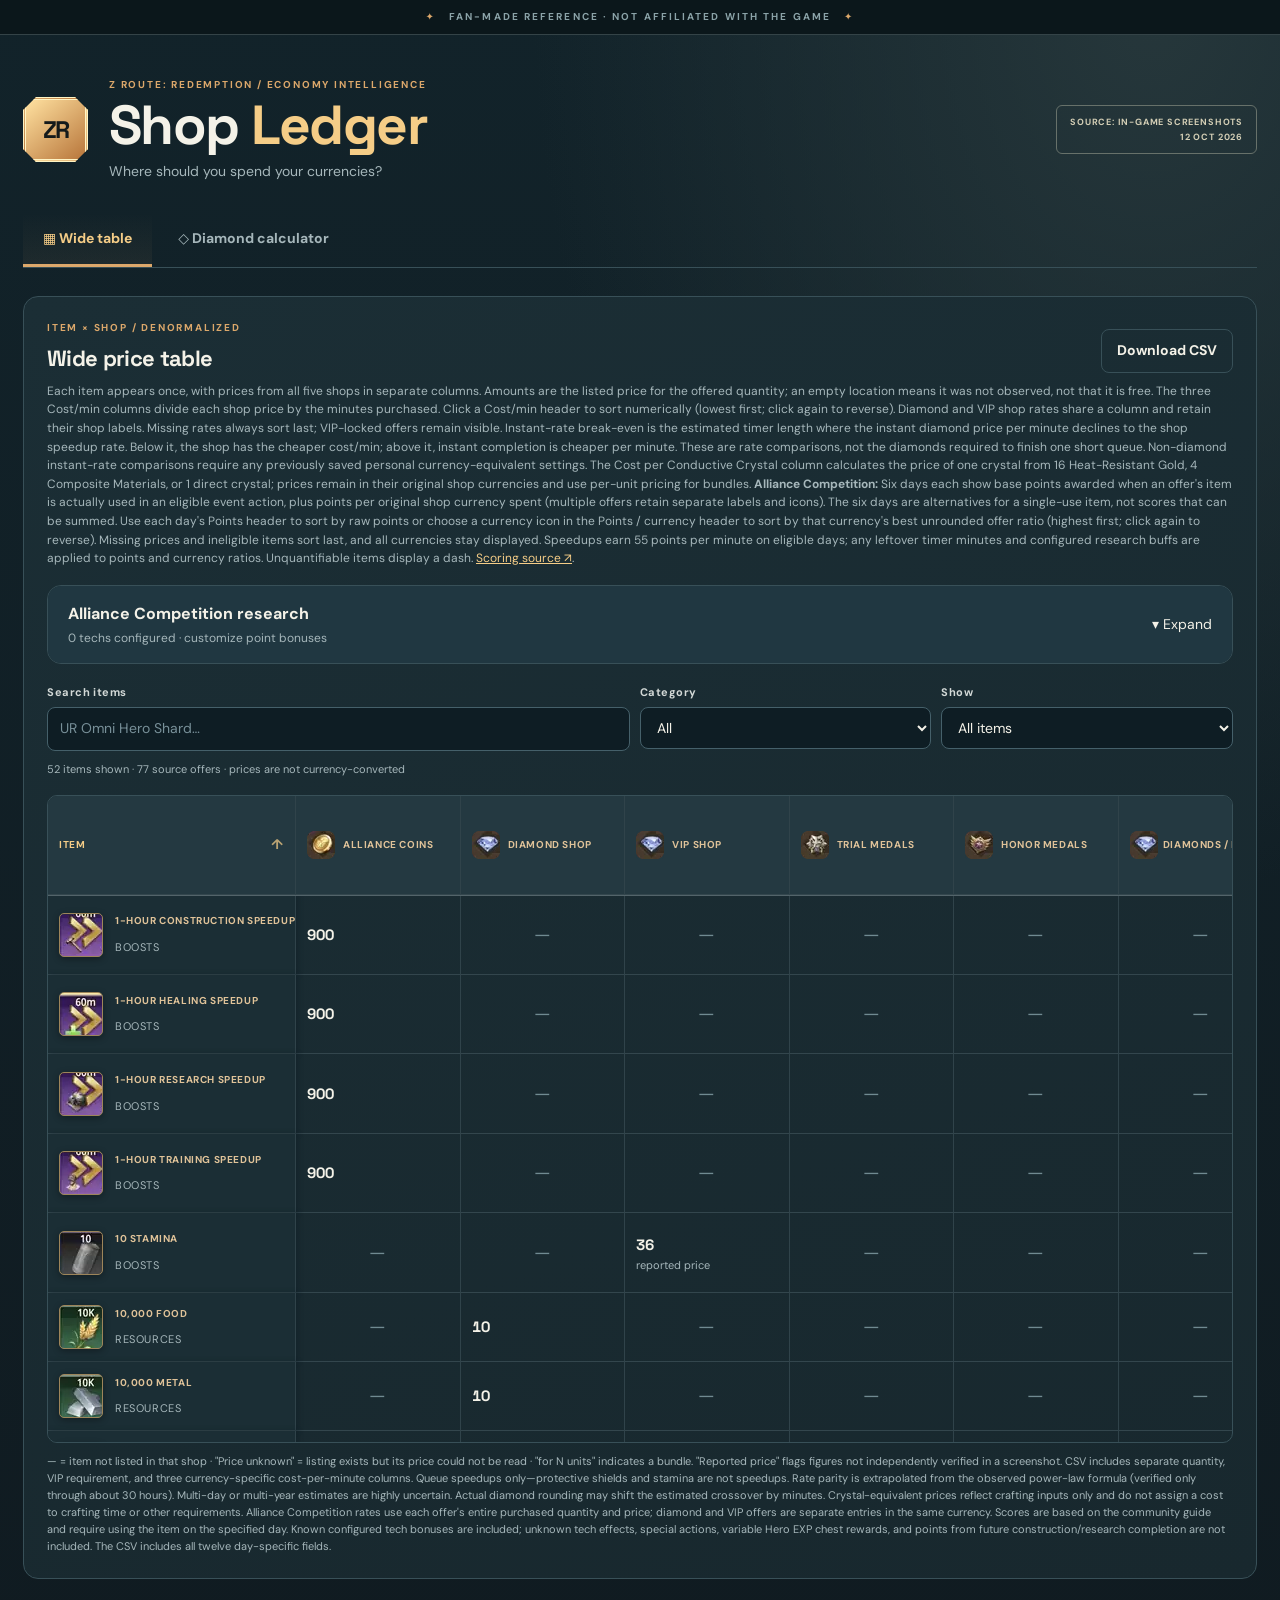
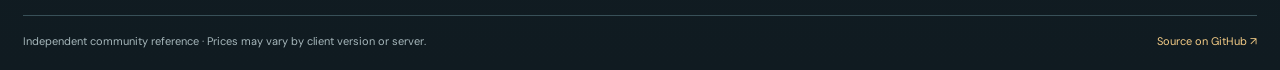
==== commit d52875fe: "Load Base-level EXP data before scoring logic" ====
--- a/index.html
+++ b/index.html
@@ -8,6 +8,7 @@
   <title>ZR Shop Ledger — Z Route: Redemption</title>
   <link rel="stylesheet" href="assets/style.css">
   <script src="data/shop-data.js" defer></script>
+  <script src="data/hero-exp.js" defer></script>
   <script src="data/alliance-competition.js" defer></script>
   <script src="data/alliance-research.js" defer></script>
   <script src="assets/research-panel.js" defer></script>
--- a/assets/style.css
+++ b/assets/style.css
@@ -251,3 +251,42 @@
 .wide-day-currency-sort.active{background:#3e443a;border-color:var(--gold);color:var(--gold)}
 .wide-day-currency-sort .currency-icon{flex:0 0 28px}
 .wide-day-sort-arrow{font-size:11px}
+
+/* Compact two-tool layout: wide grid first, optional Alliance Competition tech settings. */
+.tabs{justify-content:flex-start}
+.research-settings{margin:17px 0 20px;border:1px solid var(--edge);border-radius:14px;background:#152830;overflow:hidden}
+.research-toggle{display:flex;justify-content:space-between;align-items:center;gap:20px;width:100%;border:0;padding:16px 20px;background:#203741;color:var(--text);text-align:left}
+.research-toggle:hover,.research-toggle:focus-visible{background:#29444e}
+.research-toggle>span:first-child{display:flex;flex-direction:column;gap:2px}
+.research-toggle strong{font-size:16px}
+.research-toggle small{display:block;color:var(--muted);font-size:12px}
+.research-settings-body{padding:20px;display:flex;flex-direction:column;gap:20px}
+.research-settings-body>.note{max-width:1100px}
+.research-tech-grid{display:grid;grid-template-columns:repeat(auto-fit,minmax(280px,1fr));gap:10px}
+.research-tech{display:flex;flex-direction:column;justify-content:space-between;gap:12px;background:#192d35;border:1px solid var(--edge);padding:12px 14px;border-radius:10px}
+.research-tech-active{border-color:#46816e;background:#19342f}
+.research-tech-unknown{border-style:dashed}
+.research-tech label{display:flex;flex-direction:column;gap:2px}
+.research-tech label strong{font-size:13px}
+.research-tech-note{display:block;color:var(--muted);font-size:11px;line-height:1.4}
+.research-tech-controls{display:flex;gap:10px;align-items:center;justify-content:space-between;flex-wrap:wrap}
+.research-tech-controls select{min-width:110px;border:1px solid var(--edge);border-radius:7px;color:var(--text);background:#0e2229;padding:7px}
+.research-bonus,.wide-day-points-cell.research-boosted strong,.wide-day-rates-cell .research-boosted strong{color:var(--green)!important}
+.research-bonus{font-weight:700;display:block;font-size:11px}
+.research-day-grid{display:grid;grid-template-columns:repeat(auto-fit,minmax(310px,1fr));gap:12px}
+.research-day-card{border:1px solid var(--edge);border-radius:12px;padding:14px;background:#192f37;min-width:0}
+.research-day-top{display:flex;justify-content:space-between;align-items:flex-start;gap:10px}
+.research-day-top h4{margin:4px 0;font-size:15px}
+.research-day-top>strong{font-size:17px;white-space:nowrap}
+.research-day-math{display:flex;flex-wrap:wrap;gap:15px;font-size:12px;margin:8px 0}
+.research-day-details{margin-top:14px}
+.research-day-details summary{font-size:12px;font-weight:700;cursor:pointer;color:var(--gold)}
+.research-day-details .table-wrap{margin-top:10px}
+.research-day-details th,.research-day-details td{font-size:11px;padding:6px;text-align:right}
+.research-day-details th:first-child,.research-day-details td:first-child{text-align:left}
+.wide-item-label{font-weight:700}
+@media(max-width:620px){
+  .research-settings-body{padding:12px}
+  .research-tech-grid,.research-day-grid{grid-template-columns:minmax(0,1fr)}
+  .research-toggle{padding:12px}
+}
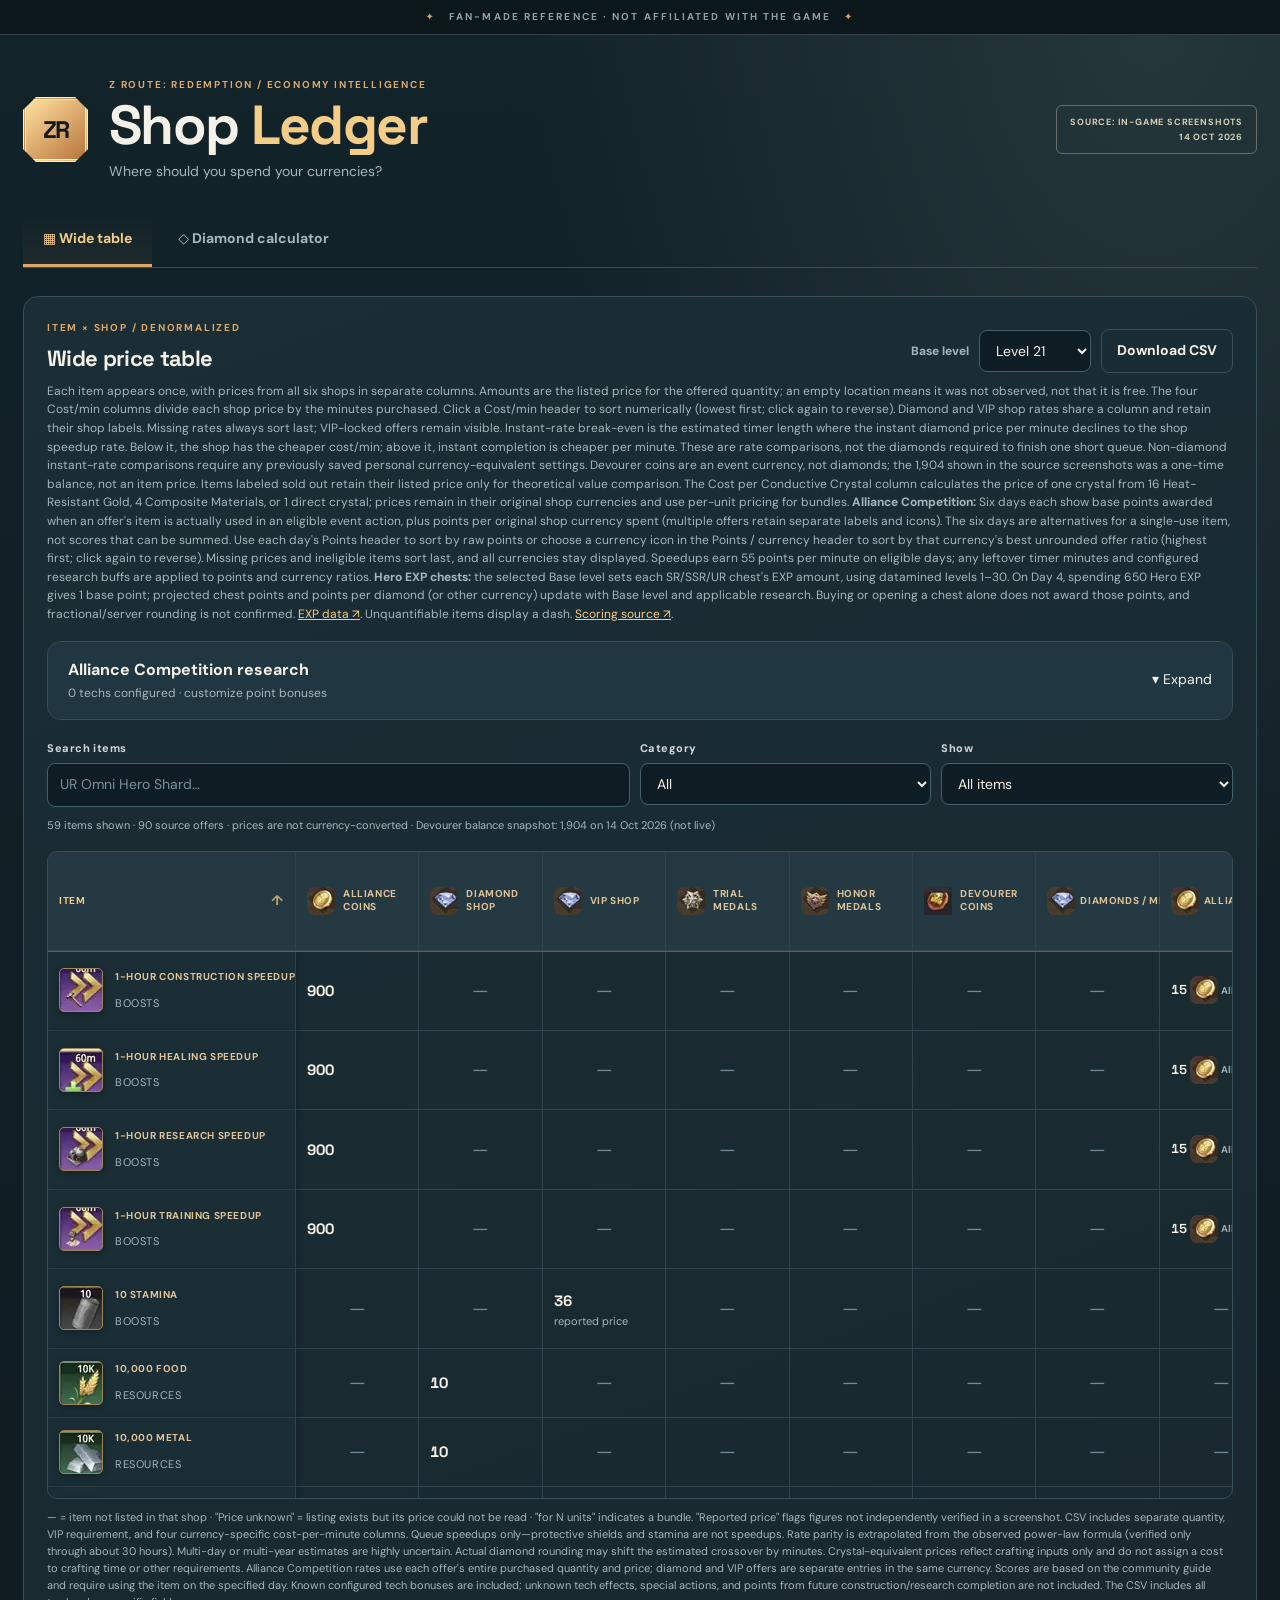
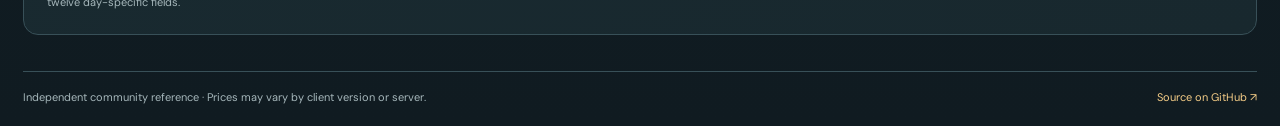
==== commit 63bad889: "Update shop screenshot date" ====
--- a/index.html
+++ b/index.html
@@ -21,7 +21,7 @@
     <header class="masthead">
       <div class="brand-icon" aria-hidden="true">ZR</div>
       <div class="brand-copy"><p class="eyebrow">Z ROUTE: REDEMPTION / ECONOMY INTELLIGENCE</p><h1>Shop <em>Ledger</em></h1><p class="subtitle">Where should you spend your currencies?</p></div>
-      <span class="sourced-pill">SOURCE: IN-GAME SCREENSHOTS<br>12 OCT 2026</span>
+      <span class="sourced-pill">SOURCE: IN-GAME SCREENSHOTS<br>14 OCT 2026</span>
     </header>
     <nav class="tabs" aria-label="Tools">
       <button data-tab="wide" class="active">▦ Wide table</button>
--- a/assets/style.css
+++ b/assets/style.css
@@ -159,6 +159,22 @@
 .wide-filters{margin-bottom:2px}
 @media(max-width:620px){.wide-table{min-width:950px}.wide-table th:first-child{width:210px}.wide-table th,.wide-table td{padding:10px 8px}.wide-table .item-name-wrap{gap:7px}.wide-table .item-name-wrap .item-icon{flex:0 0 38px;width:38px;height:38px}}
 
+/* Base-scaled Hero EXP controls and column. */
+.wide-level-controls{display:flex;align-items:center;gap:10px;flex-wrap:wrap}
+.wide-level-controls label{font-size:12px;font-weight:700;color:var(--muted);white-space:nowrap}
+.wide-level-controls select{width:auto;min-width:112px}
+.wide-exp-heading{min-width:170px}
+.wide-exp-cell{min-width:170px}
+.wide-exp-cell strong{color:var(--gold)}
+.wide-exp-cell .wide-rate-shop{display:block;white-space:nowrap;font-size:11px;color:var(--muted)}
+@media(max-width:620px){.wide-level-controls{width:100%;justify-content:flex-start}.wide-level-controls .btn{margin-left:auto}}
+
+/* Seven screenshot-derived Devourer event item icons, 52 x 52 pixels in one row. */
+.item-icon-devourer{background-image:url("./devourer-item-icons.webp");background-size:364px 52px}
+.wide-table .item-name-wrap .item-icon.item-icon-devourer{background-size:364px 52px}
+/* Currency icon cropped directly from the Defeat the Devourers exchange screen. */
+.currency-icon-devourer{background-image:url("./devourer-coin.webp");background-size:28px 28px;background-position:0 0}
+@media(max-width:620px){.wide-table .item-name-wrap .item-icon.item-icon-devourer{background-size:364px 52px}}
 /* Cost per queue-speedup minute, aggregated across all listed shops. */
 .wide-table{min-width:1190px}
 .wide-table thead th.wide-crystal-heading{width:244px}
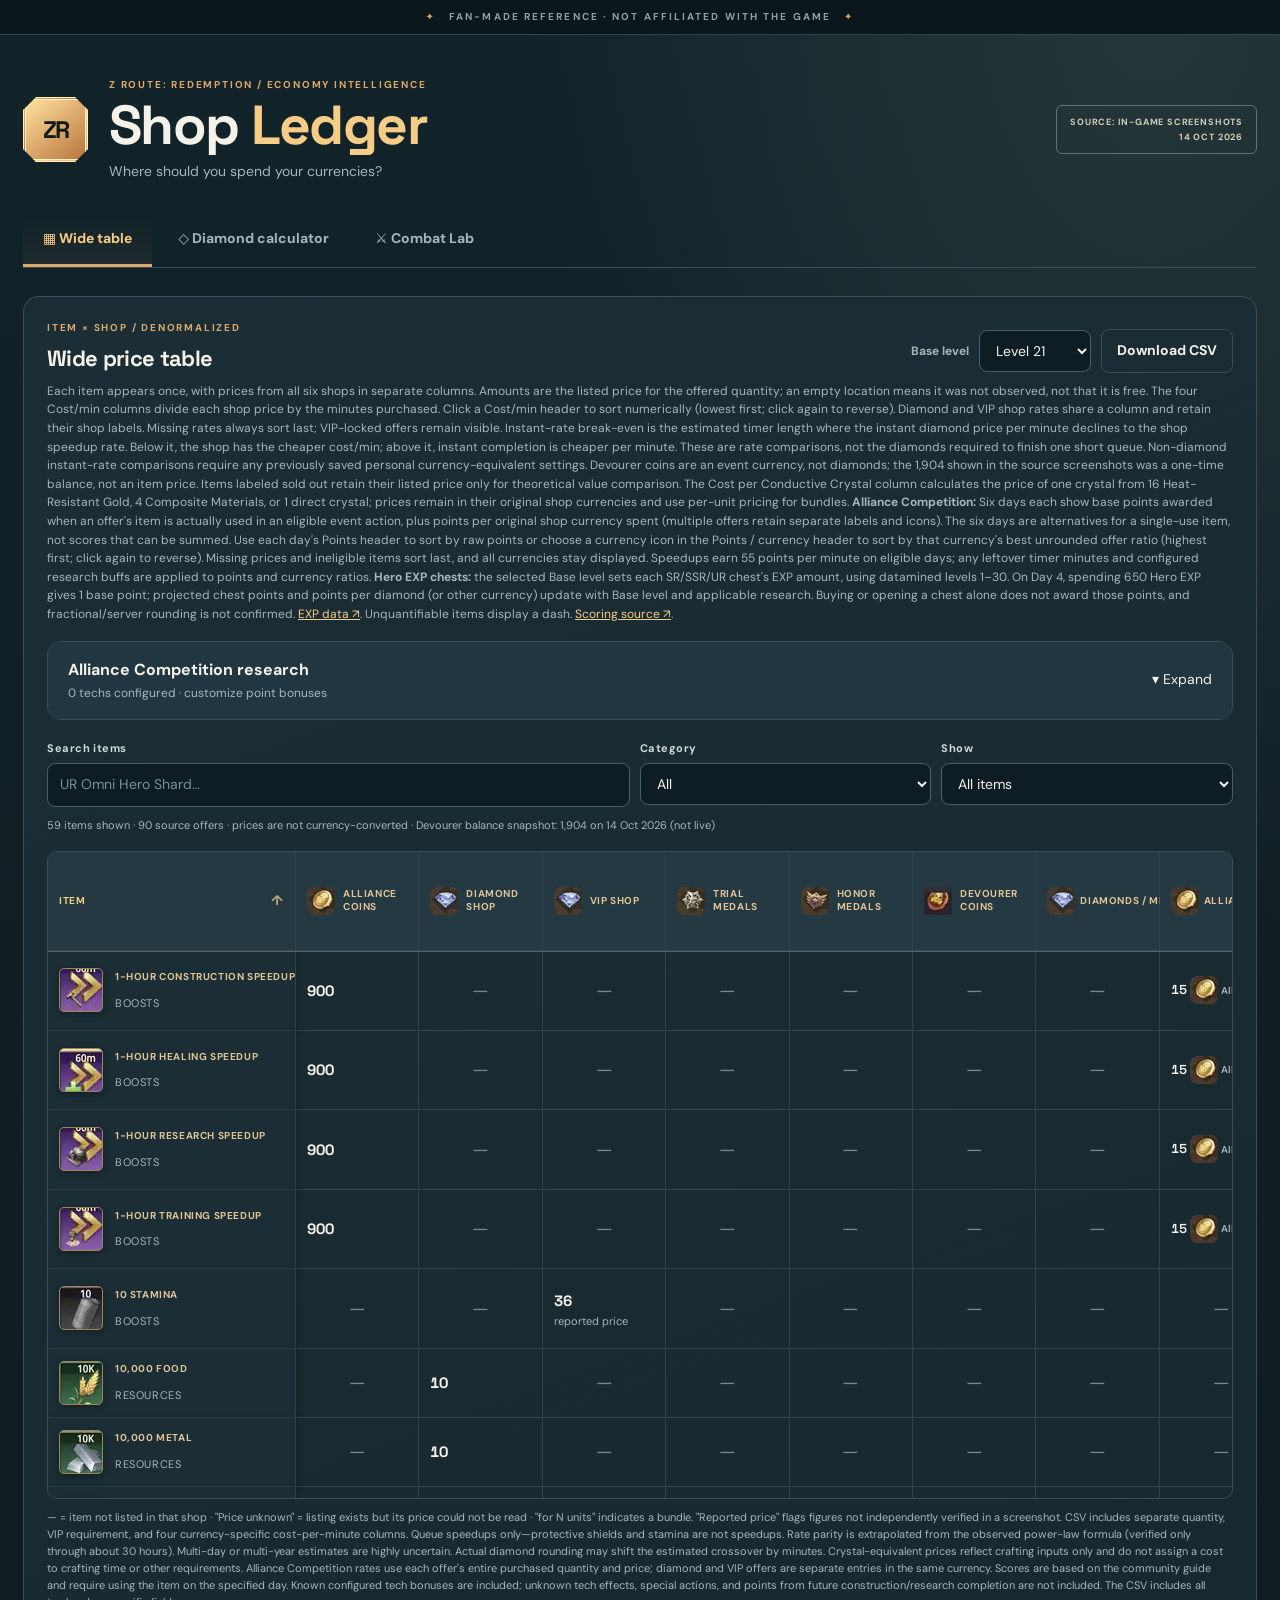
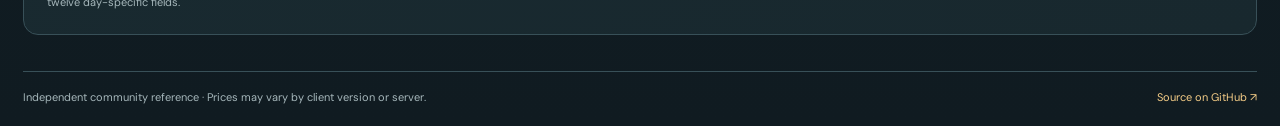
==== commit 92bd2e87: "Add Combat Lab tab and targeted account stat boosts" ====
--- a/index.html
+++ b/index.html
@@ -26,6 +26,7 @@
     <nav class="tabs" aria-label="Tools">
       <button data-tab="wide" class="active">▦ Wide table</button>
       <button data-tab="calculator">◇ Diamond calculator</button>
+      <button data-tab="combat">⚔ Combat Lab</button>
     </nav>
     <main>
       <div id="workspace" aria-live="polite"></div>
@@ -33,4 +34,4 @@
     <footer><span>Independent community reference · Prices may vary by client version or server.</span><a href="https://github.com/8shanrahan2/Z-Route-Redemption-Analysis" target="_blank" rel="noopener">Source on GitHub ↗</a></footer>
   </div>
 </body>
-</html>+</html>
--- a/assets/style.css
+++ b/assets/style.css
@@ -301,6 +301,7 @@
 .research-day-details th,.research-day-details td{font-size:11px;padding:6px;text-align:right}
 .research-day-details th:first-child,.research-day-details td:first-child{text-align:left}
 .wide-item-label{font-weight:700}
+.combat-frame{width:100%;height:85vh;min-height:650px;border:1px solid var(--border);border-radius:10px;background:#101512}.combat-workspace{min-width:0}.tabs{flex-wrap:wrap}
 @media(max-width:620px){
   .research-settings-body{padding:12px}
   .research-tech-grid,.research-day-grid{grid-template-columns:minmax(0,1fr)}
